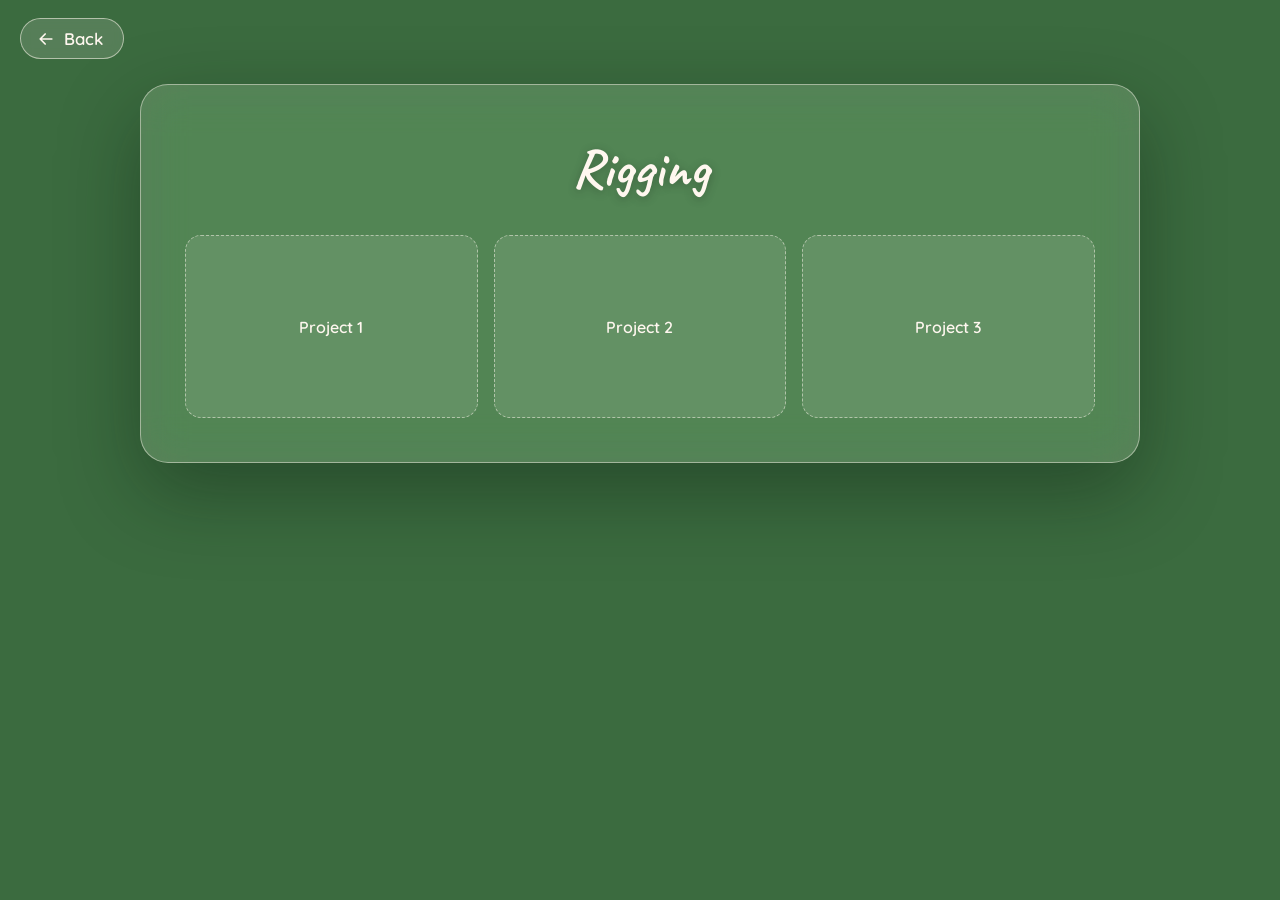
==== rigging.html @ 2a2d802c "Add files via upload" ====
<!DOCTYPE html>
<html lang="en"><head><meta charset="utf-8">
<meta name="viewport" content="width=device-width, initial-scale=1, viewport-fit=cover">
<title>Rigging | Minakshi</title>
<link rel="stylesheet" href="subpage.css">
</head><body>
<div id="rot"><svg viewBox="0 0 24 24"><rect x="7" y="2" width="10" height="20" rx="2"/><path d="M11 18h2"/></svg>Please rotate your phone to landscape</div>
<div class="bg"></div>
<a class="back" href="index.html#portfolio" aria-label="Back to portfolio"><svg viewBox="0 0 24 24"><path d="M19 12H5M11 6l-6 6 6 6"/></svg>Back</a>

<main class="card">
  <h1>Rigging</h1>
  <div class="reel">
    <div class="ph">Project 1</div>
    <div class="ph">Project 2</div>
    <div class="ph">Project 3</div>
  </div>
</main>
</body></html>
---- subpage.css ----
@import url('https://fonts.googleapis.com/css2?family=Caveat:wght@600;700&family=Quicksand:wght@500;600&display=swap');

:root{
  --green:#3b6b3f;
  --pink:#f08a9c;
  --cream:#fff7ef;
  --ink:#23402a;
  box-sizing:border-box
}

*,*::before,*::after{
  box-sizing:inherit
}

html,body{
  min-height:100%;margin:0
}

body{
  font-family:Quicksand,system-ui,sans-serif;
  color:var(--cream);
  background:var(--green);
  overflow-x:hidden
}

.back{
  position:fixed;
  top:max(18px,env(safe-area-inset-top,0px));
  left:20px;
  z-index:5;
  display:inline-flex;
  align-items:center;
  gap:8px;
  font:600 1.05rem Quicksand,sans-serif;
  color:var(--cream);
  text-decoration:none;
  background:rgba(255,247,239,.14);
  border:1.5px solid rgba(255,247,239,.55);
  border-radius:99px;
  padding:.55em 1.2em .55em .9em;
  backdrop-filter:blur(6px);
  transition:background .25s,color .25s,transform .25s;
  animation:drop .8s .1s both cubic-bezier(.2,.8,.2,1)
}

.back:hover{
  background:var(--cream);color:var(--ink);transform:translateX(-4px)
}

.back svg{
  width:20px;
  height:20px;
  fill:none;
  stroke:currentColor;
  stroke-width:2;
  stroke-linecap:round;
  stroke-linejoin:round
}

a:focus-visible,
button:focus-visible{
  outline:3px solid var(--pink);
  outline-offset:3px
}

@keyframes drop{from{opacity:0;transform:translateY(-24px)}to{opacity:1;transform:none}}
main.card{width:min(1000px,calc(100% - 32px));margin:84px auto 32px;padding:clamp(22px,4vw,44px);border-radius:28px;background:rgba(255,247,239,.16);border:1.5px solid rgba(255,247,239,.45);backdrop-filter:blur(22px) saturate(1.3);-webkit-backdrop-filter:blur(22px) saturate(1.3);box-shadow:0 30px 80px rgba(10,30,15,.4);animation:enter .7s .1s both cubic-bezier(.2,1.2,.3,1)}
@keyframes enter{from{opacity:0;transform:translateY(50px) scale(.94) rotate(-1.5deg)}to{opacity:1;transform:none}}
h1,h2{font:700 clamp(2.2rem,6vw,3.4rem) Caveat,cursive;text-align:center;margin:.1em 0 .6em;text-shadow:0 2px 10px rgba(0,0,0,.25)}
h3{font:700 1.7rem Caveat,cursive;margin:.2em 0}
p{line-height:1.7;font-size:1.08rem;margin:0 0 1em}
a{color:var(--cream)}
.reel{display:grid;gap:16px;grid-template-columns:repeat(auto-fit,minmax(240px,1fr))}
.reel>*{border-radius:16px;overflow:hidden;border:1.5px solid rgba(255,247,239,.5);background:rgba(255,247,239,.1);transition:transform .3s}
.reel>*:hover{transform:translateY(-6px) scale(1.02)}
.reel img,.reel video,.reel iframe{display:block;width:100%;aspect-ratio:16/10;object-fit:cover;border:0}
.reel .ph{aspect-ratio:16/10;display:grid;place-items:center;font-weight:600;border-style:dashed}
.reel figcaption{padding:10px 14px;font-weight:600}
#rot{display:none;position:fixed;inset:0;z-index:100;background:var(--green);flex-direction:column;align-items:center;justify-content:center;gap:18px;text-align:center;padding:30px;font:700 1.9rem Caveat,cursive}
#rot svg{width:90px;height:90px;fill:none;stroke:currentColor;stroke-width:2;stroke-linecap:round;stroke-linejoin:round;animation:turn 2.2s ease-in-out infinite}
@keyframes turn{0%,30%{transform:rotate(0)}70%,100%{transform:rotate(-90deg)}}
@media (orientation:portrait) and (max-width:900px){#rot{display:flex}}
@media (prefers-reduced-motion:reduce){*,*::before,*::after{animation:none!important;transition-duration:.01ms!important}}
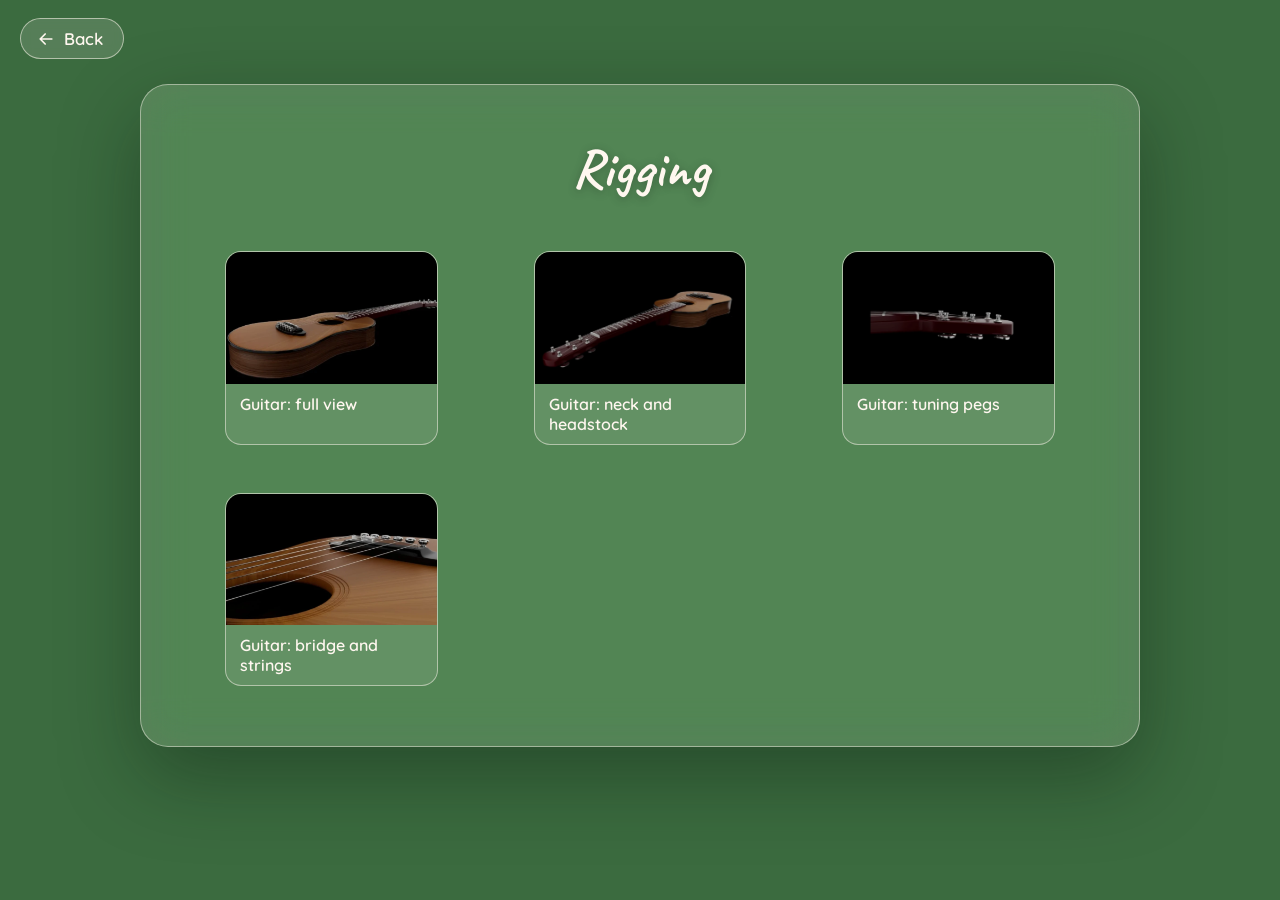
==== commit cd07b9c7: "website" ====
--- a/rigging.html
+++ b/rigging.html
@@ -11,9 +11,18 @@
 <main class="card">
   <h1>Rigging</h1>
   <div class="reel">
-    <div class="ph">Project 1</div>
-    <div class="ph">Project 2</div>
-    <div class="ph">Project 3</div>
+    <figure style="--i:1"><img src="guatar4.png" alt="3D acoustic guitar, full body view"><figcaption>Guitar: full view</figcaption></figure>
+    <figure style="--i:2"><img src="guitar1.png" alt="3D guitar neck and headstock"><figcaption>Guitar: neck and headstock</figcaption></figure>
+    <figure style="--i:3"><img src="guitar2.png" alt="Close-up of guitar tuning pegs"><figcaption>Guitar: tuning pegs</figcaption></figure>
+    <figure style="--i:4"><img src="guitar3.png" alt="Close-up of guitar bridge and strings"><figcaption>Guitar: bridge and strings</figcaption></figure>
   </div>
 </main>
+
+<div class="lb" id="lb" aria-hidden="true"><img alt=""></div>
+<script>
+const lb=document.getElementById('lb'),lbi=lb.querySelector('img');
+document.querySelectorAll('.reel img').forEach(i=>i.onclick=()=>{lbi.src=i.src;lbi.alt=i.alt;lb.classList.add('open')});
+lb.onclick=()=>lb.classList.remove('open');
+addEventListener('keydown',e=>{if(e.key==='Escape')lb.classList.remove('open')});
+</script>
 </body></html>
